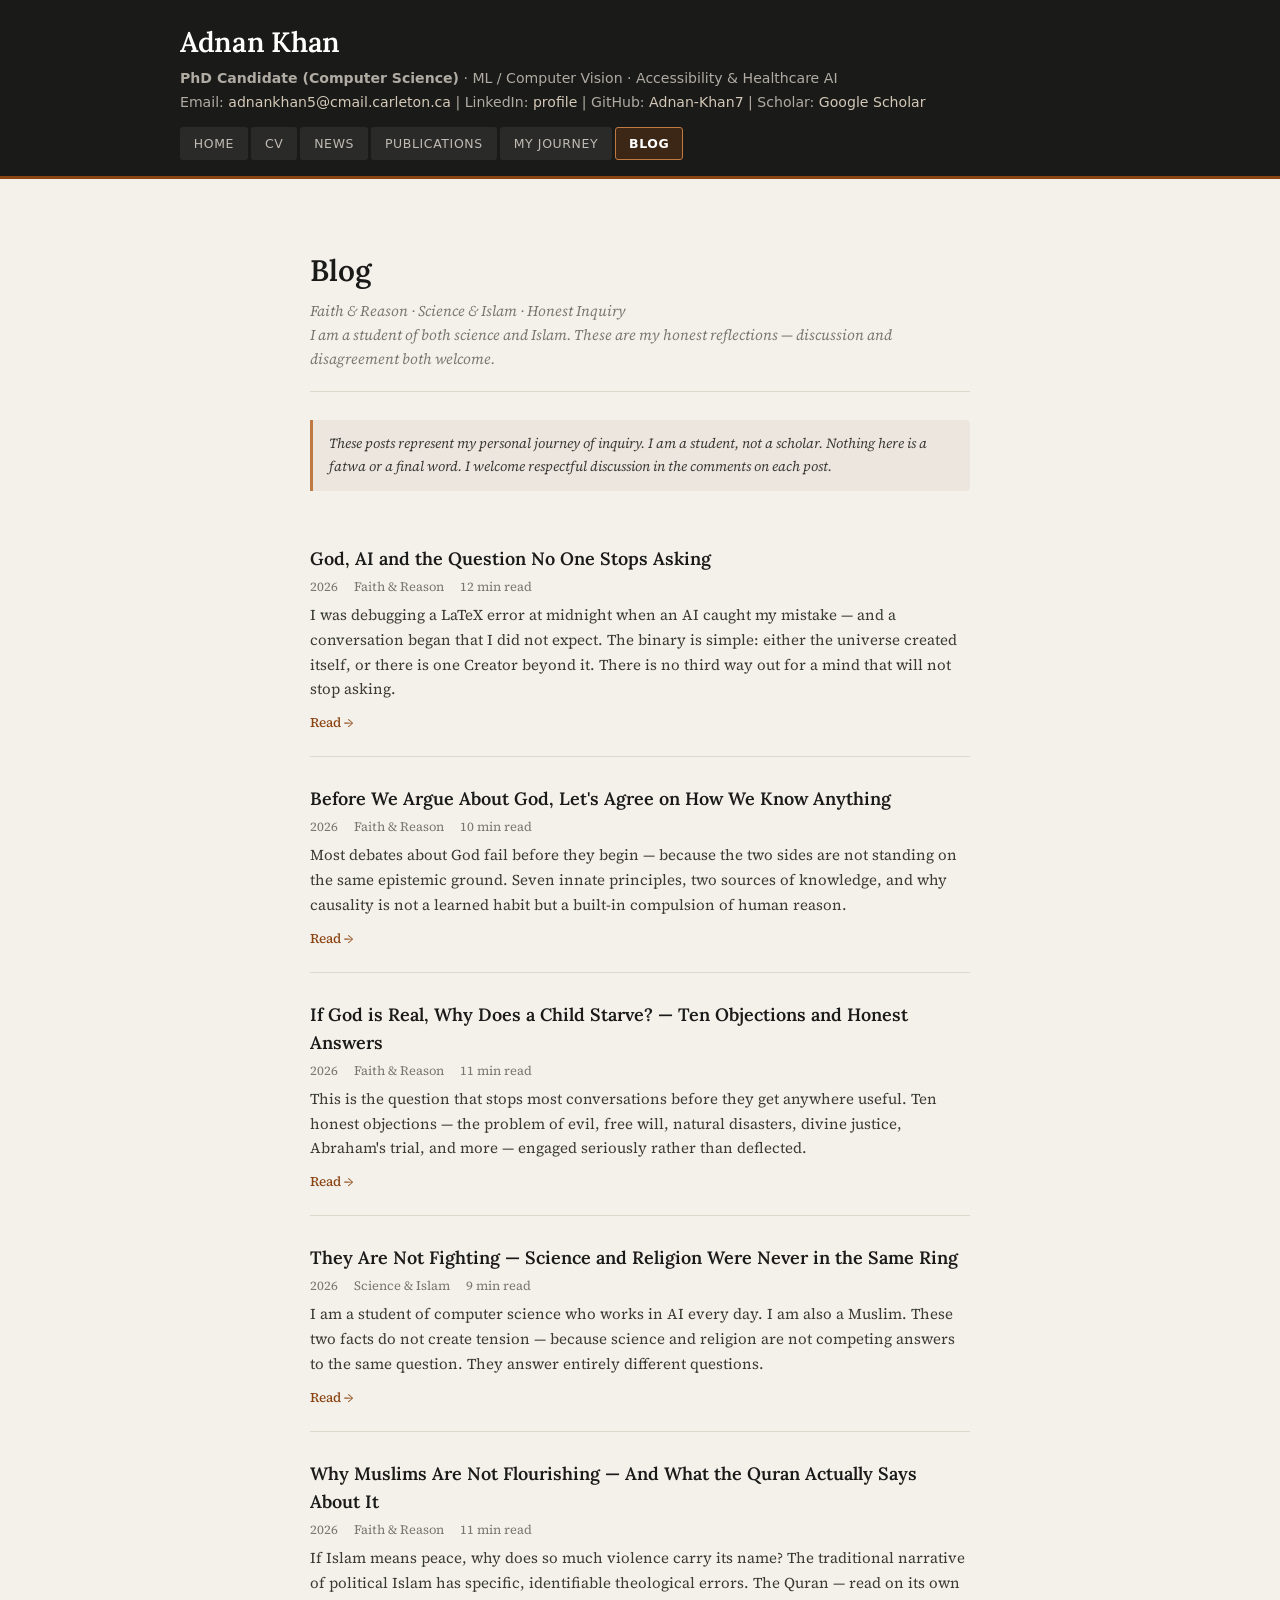
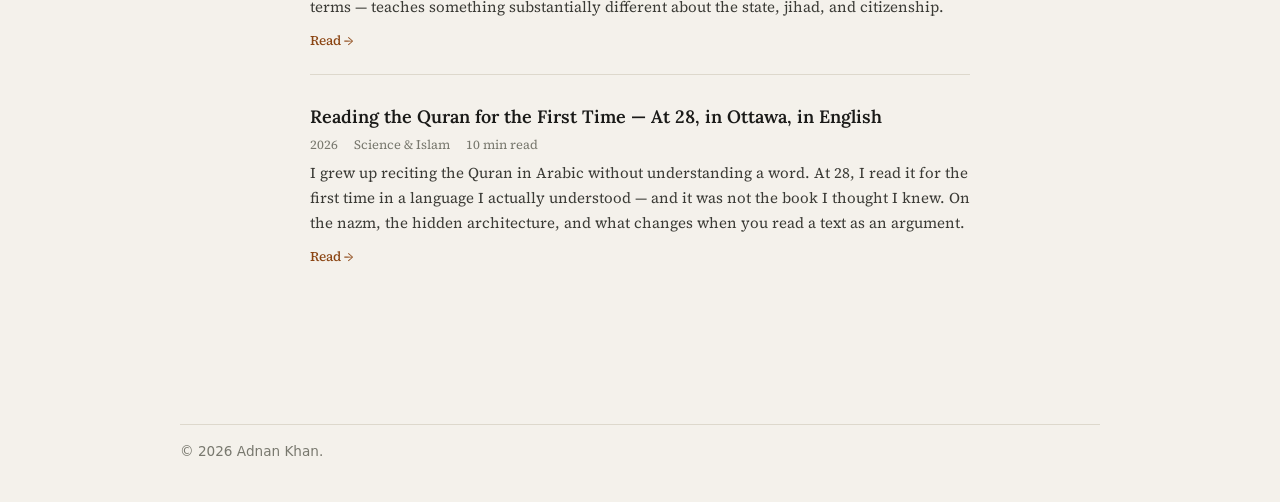
==== blog.html @ 1bdff07b "happy learning" ====
<!doctype html>
<html lang="en">
<head>
  <meta charset="utf-8" />
  <meta name="viewport" content="width=device-width, initial-scale=1" />
  <title>Blog — Adnan Khan</title>
  <meta name="description" content="Honest reflections on faith, reason, science, and the questions that matter — by Adnan Khan, PhD student and student of Islam." />
  <link rel="stylesheet" href="assets/style.css" />
</head>
<body class="blog-body">
<a class="skip-link" href="#main">Skip to content</a>
<header class="site-header">
  <div class="wrap">
    <h1>Adnan Khan</h1>
    <p><strong>PhD Candidate (Computer Science)</strong> · ML / Computer Vision · Accessibility &amp; Healthcare AI</p>
    <p>
      Email: <a href="mailto:adnankhan5@cmail.carleton.ca">adnankhan5@cmail.carleton.ca</a> |
      LinkedIn: <a href="https://www.linkedin.com/in/adnan-khan-aba952153/" target="_blank" rel="noopener">profile</a> |
      GitHub: <a href="https://github.com/Adnan-Khan7" target="_blank" rel="noopener">Adnan-Khan7</a> |
      Scholar: <a href="https://scholar.google.ca/citations?user=Ho7YNT4AAAAJ&hl=en" target="_blank" rel="noopener">Google Scholar</a>
    </p>
    <nav aria-label="Primary">
      <a href="index.html">Home</a>
      <a href="cv.html">CV</a>
      <a href="news.html">News</a>
      <a href="publications.html">Publications</a>
      <a href="journey.html">My Journey</a>
      <a href="blog.html" aria-current="page">Blog</a>
    </nav>
  </div>
</header>

<main id="main">
<div class="blog-wrap">

  <h1>Blog</h1>
  <p class="blog-tagline">Faith &amp; Reason · Science &amp; Islam · Honest Inquiry<br>
  I am a student of both science and Islam. These are my honest reflections — discussion and disagreement both welcome.</p>

  <div class="blog-disclaimer">
    These posts represent my personal journey of inquiry. I am a student, not a scholar. Nothing here is a fatwa or a final word. I welcome respectful discussion in the comments on each post.
  </div>

  <ul class="blog-list">

    <li class="blog-list-item">
      <h2><a href="blog/god-and-ai.html">God, AI and the Question No One Stops Asking</a></h2>
      <p class="blog-meta">
        <span>2026</span>
        <span>Faith &amp; Reason</span>
        <span>12 min read</span>
      </p>
      <p class="blog-excerpt">I was debugging a LaTeX error at midnight when an AI caught my mistake — and a conversation began that I did not expect. The binary is simple: either the universe created itself, or there is one Creator beyond it. There is no third way out for a mind that will not stop asking.</p>
      <a class="blog-read-more" href="blog/god-and-ai.html">Read →</a>
    </li>

    <li class="blog-list-item">
      <h2><a href="blog/epistemology.html">Before We Argue About God, Let's Agree on How We Know Anything</a></h2>
      <p class="blog-meta">
        <span>2026</span>
        <span>Faith &amp; Reason</span>
        <span>10 min read</span>
      </p>
      <p class="blog-excerpt">Most debates about God fail before they begin — because the two sides are not standing on the same epistemic ground. Seven innate principles, two sources of knowledge, and why causality is not a learned habit but a built-in compulsion of human reason.</p>
      <a class="blog-read-more" href="blog/epistemology.html">Read →</a>
    </li>

    <li class="blog-list-item">
      <h2><a href="blog/objections.html">If God is Real, Why Does a Child Starve? — Ten Objections and Honest Answers</a></h2>
      <p class="blog-meta">
        <span>2026</span>
        <span>Faith &amp; Reason</span>
        <span>11 min read</span>
      </p>
      <p class="blog-excerpt">This is the question that stops most conversations before they get anywhere useful. Ten honest objections — the problem of evil, free will, natural disasters, divine justice, Abraham's trial, and more — engaged seriously rather than deflected.</p>
      <a class="blog-read-more" href="blog/objections.html">Read →</a>
    </li>

    <li class="blog-list-item">
      <h2><a href="blog/science-religion.html">They Are Not Fighting — Science and Religion Were Never in the Same Ring</a></h2>
      <p class="blog-meta">
        <span>2026</span>
        <span>Science &amp; Islam</span>
        <span>9 min read</span>
      </p>
      <p class="blog-excerpt">I am a student of computer science who works in AI every day. I am also a Muslim. These two facts do not create tension — because science and religion are not competing answers to the same question. They answer entirely different questions.</p>
      <a class="blog-read-more" href="blog/science-religion.html">Read →</a>
    </li>

    <li class="blog-list-item">
      <h2><a href="blog/counter-narrative.html">Why Muslims Are Not Flourishing — And What the Quran Actually Says About It</a></h2>
      <p class="blog-meta">
        <span>2026</span>
        <span>Faith &amp; Reason</span>
        <span>11 min read</span>
      </p>
      <p class="blog-excerpt">If Islam means peace, why does so much violence carry its name? The traditional narrative of political Islam has specific, identifiable theological errors. The Quran — read on its own terms — teaches something substantially different about the state, jihad, and citizenship.</p>
      <a class="blog-read-more" href="blog/counter-narrative.html">Read →</a>
    </li>

    <li class="blog-list-item">
      <h2><a href="blog/quran.html">Reading the Quran for the First Time — At 28, in Ottawa, in English</a></h2>
      <p class="blog-meta">
        <span>2026</span>
        <span>Science &amp; Islam</span>
        <span>10 min read</span>
      </p>
      <p class="blog-excerpt">I grew up reciting the Quran in Arabic without understanding a word. At 28, I read it for the first time in a language I actually understood — and it was not the book I thought I knew. On the nazm, the hidden architecture, and what changes when you read a text as an argument.</p>
      <a class="blog-read-more" href="blog/quran.html">Read →</a>
    </li>

  </ul>

</div>
</main>

<footer>
  <p>© <span id="year"></span> Adnan Khan.</p>
</footer>
<script>document.getElementById("year").textContent = new Date().getFullYear();</script>
</body>
</html>
---- assets/style.css ----
/* ============================================================
   Adnan Khan — Unified Site CSS
   @import MUST be first
   ============================================================ */

@import url('https://fonts.googleapis.com/css2?family=Lora:ital,wght@0,400;0,600;1,400&family=Source+Serif+4:ital,opsz,wght@0,8..60,300;0,8..60,400;1,8..60,300;1,8..60,400&display=swap');

/* ── Design Tokens ─────────────────────────────────────────── */
:root {
  --ink:          #1a1a18;
  --ink-soft:     #3a3a35;
  --ink-muted:    #78786e;
  --paper:        #f9f6f0;
  --paper-warm:   #f4f1eb;
  --card:         #ffffff;
  --accent:       #8b4513;
  --accent-soft:  #c17942;
  --accent-pale:  rgba(139, 69, 19, .06);
  --border:       #ddd8cc;
  --border-card:  #e0dbd2;
  --link:         #0b57d0;
  --link-hover:   #083a8c;
  --header-bg:    #1a1a18;
  --font-head:    'Lora', Georgia, serif;
  --font-body:    'Source Serif 4', Georgia, serif;
  --font-system:  system-ui, -apple-system, "Segoe UI", Arial, sans-serif;
  --prose-width:  66ch;
  --site-width:   min(920px, 92%);
}

/* ── Reset ─────────────────────────────────────────────────── */
*, *::before, *::after { box-sizing: border-box; margin: 0; padding: 0; }
html { scroll-behavior: smooth; font-size: 16px; }

body {
  font-family: var(--font-system);
  background: var(--paper);
  color: var(--ink);
  line-height: 1.6;
  -webkit-font-smoothing: antialiased;
}

/* ── Skip link ─────────────────────────────────────────────── */
.skip-link {
  position: absolute; left: -999px; top: 0;
  background: var(--accent); color: #fff;
  padding: 8px 12px; z-index: 9999;
  font-family: var(--font-system);
}
.skip-link:focus { left: 10px; top: 10px; }

/* ── Site Header — unified ─────────────────────────────────── */
header.site-header {
  background: var(--header-bg);
  color: #e8e4dc;
  padding: 1.25rem 0 1rem;
  border-bottom: 3px solid var(--accent);
}
header.site-header .wrap {
  width: var(--site-width);
  margin: 0 auto;
}
header.site-header h1 {
  font-family: var(--font-head);
  font-size: 1.75rem;
  font-weight: 600;
  color: #fff;
  margin-bottom: .2rem;
  letter-spacing: -.01em;
}
header.site-header p {
  font-size: .88rem;
  color: #b0aca4;
  margin: .2rem 0;
  line-height: 1.5;
}
header.site-header p a,
header.site-header a {
  color: #d4c9b8;
  text-decoration: none;
}
header.site-header a:hover { color: #fff; text-decoration: underline; }

/* ── Navigation ────────────────────────────────────────────── */
nav[aria-label="Primary"] {
  margin-top: .85rem;
  display: flex;
  flex-wrap: wrap;
  gap: .2rem;
}
nav[aria-label="Primary"] a {
  font-family: var(--font-system);
  font-size: .78rem;
  font-weight: 500;
  letter-spacing: .05em;
  text-transform: uppercase;
  color: #c0bbb3;
  background: rgba(255,255,255,.07);
  text-decoration: none;
  padding: .35rem .8rem;
  border-radius: 3px;
  border: 1px solid transparent;
  transition: background .15s, color .15s, border-color .15s;
}
nav[aria-label="Primary"] a:hover {
  color: #fff;
  background: rgba(255,255,255,.14);
  border-color: var(--accent-soft);
}
nav[aria-label="Primary"] a[aria-current="page"] {
  color: #fff;
  background: rgba(139,69,19,.3);
  border-color: var(--accent-soft);
  font-weight: 600;
}

/* ── Main wrapper ──────────────────────────────────────────── */
main {
  width: var(--site-width);
  margin: 1.5rem auto 3rem;
}

/* ── Portfolio section cards ───────────────────────────────── */
.section {
  background: var(--card);
  border: 1px solid var(--border-card);
  border-radius: 8px;
  padding: 1.1rem 1.25rem;
  margin-bottom: 1rem;
}
.section h2 {
  font-family: var(--font-head);
  font-size: 1.15rem;
  font-weight: 600;
  color: var(--ink);
  margin-bottom: .65rem;
  padding-bottom: .35rem;
  border-bottom: 1px solid var(--border);
}
.section h3 {
  font-family: var(--font-head);
  font-size: 1rem;
  font-weight: 600;
  color: var(--ink-soft);
  margin: 1rem 0 .35rem;
}
.section p { margin-bottom: .6rem; font-size: .95rem; line-height: 1.6; }

/* ── Shared typography ─────────────────────────────────────── */
a { color: var(--link); }
a:hover { color: var(--link-hover); text-decoration: underline; }
.muted { color: var(--ink-muted); font-style: italic; font-size: .9rem; }
ul { padding-left: 1.2rem; }
li { margin: .35rem 0; font-size: .95rem; line-height: 1.55; }
strong { font-weight: 600; }

/* ── Table (publications) ──────────────────────────────────── */
.table {
  width: 100%;
  border-collapse: collapse;
  background: var(--card);
  font-size: .92rem;
}
.table th, .table td {
  border: 1px solid var(--border-card);
  padding: .65rem .75rem;
  text-align: left;
  vertical-align: top;
}
.table th {
  background: var(--accent-pale);
  font-family: var(--font-head);
  font-weight: 600;
  font-size: .88rem;
  color: var(--ink);
}

/* ── KV grid ───────────────────────────────────────────────── */
.kv {
  display: grid;
  grid-template-columns: 140px 1fr;
  gap: 4px 12px;
}
.kv div { padding: 2px 0; font-size: .93rem; }

/* ── Footer ────────────────────────────────────────────────── */
footer {
  width: var(--site-width);
  margin: 1rem auto 2.5rem;
  padding-top: 1rem;
  border-top: 1px solid var(--border);
  font-size: .85rem;
  color: var(--ink-muted);
}
footer a { color: var(--ink-muted); }
footer a:hover { color: var(--accent); }

/* ============================================================
   JOURNEY PAGE
   ============================================================ */

.journey-body { background: var(--paper-warm); }

.journey-wrap {
  max-width: 700px;
  margin: 0 auto;
  padding: 2.75rem 1.25rem 5rem;
  font-family: var(--font-body);
  font-weight: 300;
  color: var(--ink-soft);
  line-height: 1.85;
}

.journey-intro {
  font-style: italic;
  color: var(--ink-muted);
  font-size: .94rem;
  border-left: 3px solid var(--accent-soft);
  padding-left: 1rem;
  margin-bottom: 2.5rem;
  line-height: 1.65;
}

.journey-wrap h2 {
  font-family: var(--font-head);
  font-size: 1.3rem;
  font-weight: 600;
  color: var(--accent);
  margin-top: 2.75rem;
  margin-bottom: .85rem;
  padding-bottom: .3rem;
  border-bottom: 1px solid var(--border);
}

.journey-wrap p {
  font-size: 1rem;
  line-height: 1.85;
  margin-bottom: 1.2rem;
  max-width: var(--prose-width);
  color: var(--ink-soft);
}

.journey-wrap em { font-style: italic; color: var(--ink); }

.journey-blockquote {
  border-left: 3px solid var(--accent);
  margin: 1.5rem 0;
  padding: .75rem 1.25rem;
  background: var(--accent-pale);
  border-radius: 0 4px 4px 0;
}
.journey-blockquote p {
  font-style: italic;
  color: var(--ink);
  margin-bottom: 0;
  max-width: none;
}

.journey-image {
  margin: 2rem 0;
  text-align: center;
}
.journey-image img {
  max-width: 100%;
  max-height: 400px;
  border-radius: 4px;
  box-shadow: 0 4px 20px rgba(0,0,0,.13);
  object-fit: cover;
}
.journey-image figcaption {
  font-size: .82rem;
  color: var(--ink-muted);
  margin-top: .55rem;
  font-style: italic;
}

.journey-dateline {
  margin-top: 2.5rem;
  font-size: .9rem;
  color: var(--ink-muted);
}
.journey-dedication {
  margin-top: .75rem;
  font-style: italic;
  color: var(--ink-muted);
  font-size: .93rem;
}

/* ============================================================
   BLOG INDEX PAGE
   ============================================================ */

.blog-body { background: var(--paper-warm); }

.blog-wrap {
  max-width: 700px;
  margin: 0 auto;
  padding: 2.75rem 1.25rem 5rem;
  font-family: var(--font-body);
}

.blog-wrap h1 {
  font-family: var(--font-head);
  font-size: 1.85rem;
  font-weight: 600;
  color: var(--ink);
  margin-bottom: .35rem;
}

.blog-tagline {
  color: var(--ink-muted);
  font-style: italic;
  font-size: .93rem;
  margin-bottom: 1.75rem;
  padding-bottom: 1.25rem;
  border-bottom: 1px solid var(--border);
  line-height: 1.6;
}

.blog-disclaimer {
  margin: 0 0 2rem;
  padding: .8rem 1rem;
  background: var(--accent-pale);
  border-left: 3px solid var(--accent-soft);
  border-radius: 0 4px 4px 0;
  font-size: .87rem;
  color: var(--ink-soft);
  font-style: italic;
}

.blog-list { list-style: none; padding: 0; }

.blog-list-item {
  padding: 1.4rem 0;
  border-bottom: 1px solid var(--border);
}
.blog-list-item:last-child { border-bottom: none; }

.blog-list-item h2 {
  font-family: var(--font-head);
  font-size: 1.12rem;
  font-weight: 600;
  margin-bottom: .25rem;
}
.blog-list-item h2 a { color: var(--ink); text-decoration: none; }
.blog-list-item h2 a:hover { color: var(--accent); }

.blog-meta { font-size: .8rem; color: var(--ink-muted); margin-bottom: .4rem; }
.blog-meta span { margin-right: .8rem; }

.blog-excerpt {
  font-size: .94rem;
  color: var(--ink-soft);
  line-height: 1.65;
  margin-bottom: .5rem;
}

.blog-read-more {
  font-size: .84rem;
  color: var(--accent);
  text-decoration: none;
  font-weight: 500;
}
.blog-read-more:hover { text-decoration: underline; }

/* ============================================================
   BLOG POST PAGES
   ============================================================ */

.post-body { background: var(--paper-warm); }

.post-wrap {
  max-width: 700px;
  margin: 0 auto;
  padding: 2.75rem 1.25rem 5rem;
  font-family: var(--font-body);
  font-weight: 300;
  color: var(--ink-soft);
}

.post-header {
  margin-bottom: 2rem;
  padding-bottom: 1.25rem;
  border-bottom: 1px solid var(--border);
}

.post-header h1 {
  font-family: var(--font-head);
  font-size: 1.7rem;
  font-weight: 600;
  color: var(--ink);
  line-height: 1.25;
  margin-bottom: .65rem;
}

.post-meta { font-size: .8rem; color: var(--ink-muted); margin-bottom: .65rem; }
.post-meta span { margin-right: .85rem; }

.post-disclaimer {
  font-size: .84rem;
  color: var(--ink-muted);
  font-style: italic;
  padding: .55rem .9rem;
  background: var(--accent-pale);
  border-left: 3px solid var(--accent-soft);
  border-radius: 0 3px 3px 0;
}

.post-body-content h2 {
  font-family: var(--font-head);
  font-size: 1.18rem;
  font-weight: 600;
  color: var(--ink);
  margin-top: 2.25rem;
  margin-bottom: .75rem;
  padding-bottom: .25rem;
  border-bottom: 1px solid var(--border);
}

.post-body-content p {
  font-size: 1rem;
  line-height: 1.85;
  color: var(--ink-soft);
  margin-bottom: 1.1rem;
  max-width: var(--prose-width);
}

.post-body-content em { font-style: italic; color: var(--ink); }
.post-body-content strong { font-weight: 600; color: var(--ink); }

.post-body-content blockquote {
  border-left: 3px solid var(--accent);
  margin: 1.5rem 0;
  padding: .75rem 1.25rem;
  background: var(--accent-pale);
  border-radius: 0 4px 4px 0;
}
.post-body-content blockquote p {
  font-style: italic;
  color: var(--ink);
  margin-bottom: 0;
}

.post-body-content ul,
.post-body-content ol {
  padding-left: 1.35rem;
  margin-bottom: 1.1rem;
}
.post-body-content li {
  font-size: 1rem;
  line-height: 1.75;
  color: var(--ink-soft);
  margin-bottom: .35rem;
}

.post-body-content a { color: var(--link); }
.post-body-content a:hover { color: var(--link-hover); }

/* Quran verses */
.quran-verse {
  background: rgba(139,69,19,.07);
  border-left: 4px solid var(--accent);
  padding: .85rem 1.15rem;
  margin: 1.5rem 0;
  border-radius: 0 4px 4px 0;
}
.quran-verse p {
  font-style: italic;
  color: var(--ink);
  margin-bottom: .2rem !important;
}
.quran-verse .quran-ref {
  font-size: .8rem;
  color: var(--accent);
  font-style: normal;
}

/* Post navigation */
.post-nav {
  margin-top: 2.5rem;
  padding-top: 1.25rem;
  border-top: 1px solid var(--border);
  display: flex;
  justify-content: space-between;
  flex-wrap: wrap;
  gap: .5rem;
  font-size: .87rem;
}
.post-nav a { color: var(--accent); text-decoration: none; }
.post-nav a:hover { text-decoration: underline; }

.post-footer-disclaimer {
  margin-top: 2rem;
  padding: .7rem .95rem;
  background: var(--accent-pale);
  border-left: 3px solid var(--accent-soft);
  border-radius: 0 4px 4px 0;
  font-size: .84rem;
  color: var(--ink-muted);
  font-style: italic;
}

/* Giscus / comments */
.comments-section {
  margin-top: 3rem;
  padding-top: 1.75rem;
  border-top: 1px solid var(--border);
}
.comments-section h3 {
  font-family: var(--font-head);
  font-size: 1.05rem;
  font-weight: 600;
  color: var(--ink);
  margin-bottom: .85rem;
}

/* ============================================================
   RESPONSIVE
   ============================================================ */

@media (max-width: 620px) {
  header.site-header h1 { font-size: 1.4rem; }
  nav[aria-label="Primary"] a { font-size: .72rem; padding: .3rem .55rem; }

  .journey-wrap,
  .blog-wrap,
  .post-wrap { padding: 1.5rem 1rem 3rem; }

  .journey-wrap h2 { font-size: 1.12rem; }
  .post-header h1 { font-size: 1.35rem; }
  .post-body-content h2 { font-size: 1.05rem; }

  .journey-image img {
    max-height: 250px;
    width: 100%;
    object-fit: cover;
  }

  .journey-wrap p,
  .post-body-content p { font-size: .96rem; }

  .post-nav { flex-direction: column; gap: .35rem; }

  .section { padding: .9rem 1rem; }
}

/* ── Page load fade ─────────────────────────────────────── */
@keyframes fadeUp {
  from { opacity: 0; transform: translateY(10px); }
  to   { opacity: 1; transform: translateY(0); }
}
main,
.journey-wrap,
.blog-wrap,
.post-wrap {
  animation: fadeUp .4s ease both;
}
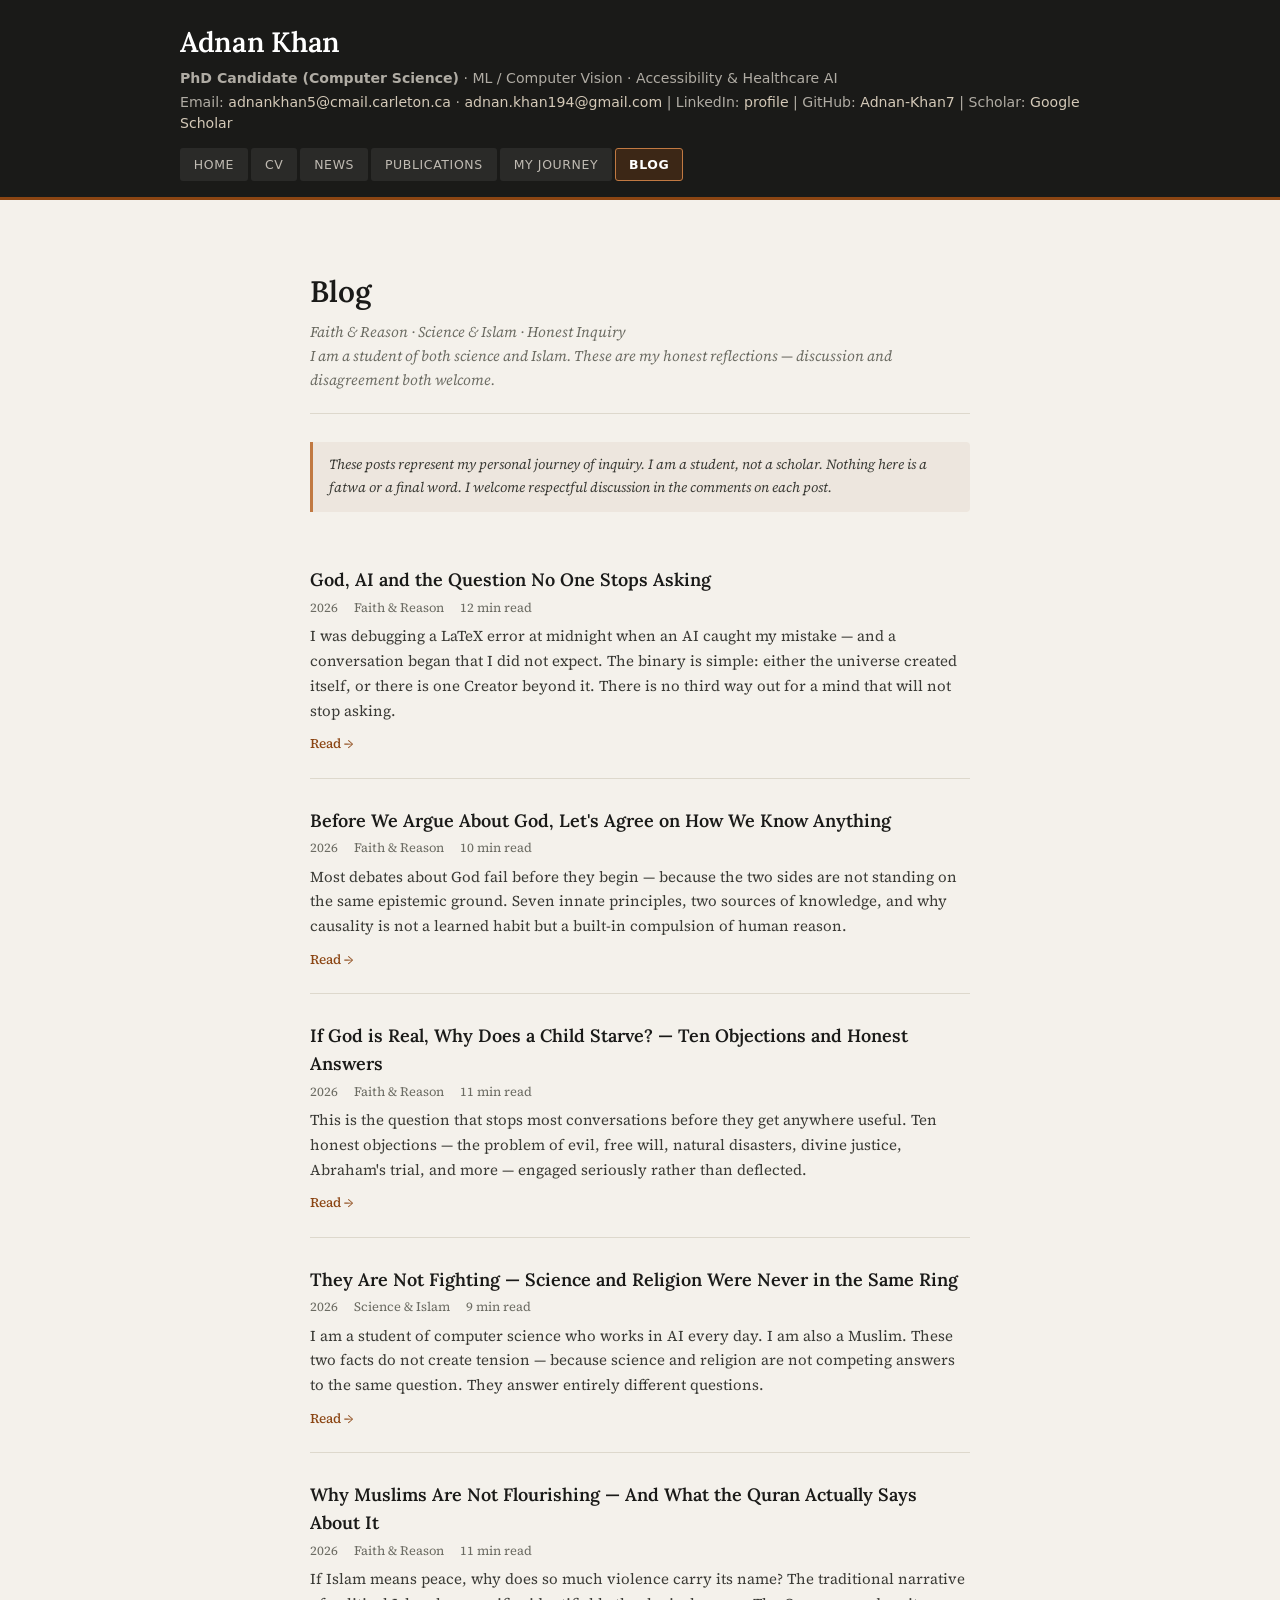
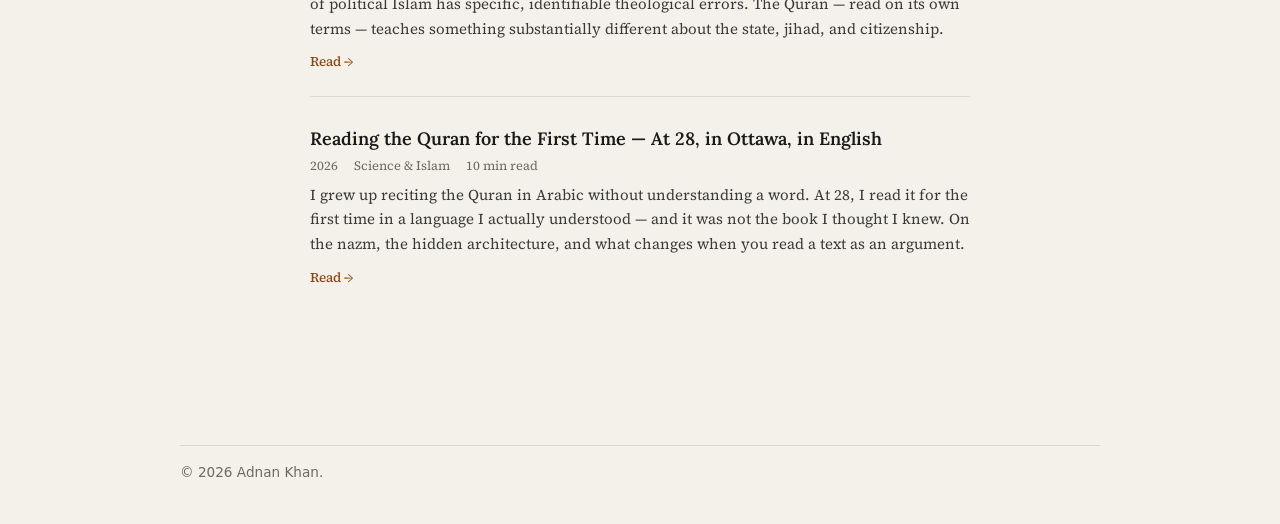
==== commit 25d844d1: "site review pass: home page, CV, SEO, accessibility - Home: headshot, open-to-roles status, selected" ====
--- a/blog.html
+++ b/blog.html
@@ -4,20 +4,34 @@
   <meta charset="utf-8" />
   <meta name="viewport" content="width=device-width, initial-scale=1" />
   <title>Blog — Adnan Khan</title>
+  <link rel="stylesheet" href="assets/style.css" />
+  <!-- meta:start -->
   <meta name="description" content="Honest reflections on faith, reason, science, and the questions that matter — by Adnan Khan, PhD student and student of Islam." />
-  <link rel="stylesheet" href="assets/style.css" />
+  <link rel="canonical" href="https://adnan-khan7.github.io/blog.html" />
+  <link rel="icon" href="assets/favicon.svg" type="image/svg+xml" />
+  <link rel="apple-touch-icon" href="assets/img/apple-touch-icon.png" />
+  <meta property="og:type" content="website" />
+  <meta property="og:site_name" content="Adnan Khan" />
+  <meta property="og:title" content="Blog — Adnan Khan" />
+  <meta property="og:description" content="Honest reflections on faith, reason, science, and the questions that matter — by Adnan Khan, PhD student and student of Islam." />
+  <meta property="og:url" content="https://adnan-khan7.github.io/blog.html" />
+  <meta property="og:image" content="https://adnan-khan7.github.io/assets/img/og-image.jpg" />
+  <meta property="og:image:width" content="1200" />
+  <meta property="og:image:height" content="630" />
+  <meta name="twitter:card" content="summary_large_image" />
+  <!-- meta:end -->
 </head>
 <body class="blog-body">
 <a class="skip-link" href="#main">Skip to content</a>
 <header class="site-header">
   <div class="wrap">
-    <h1>Adnan Khan</h1>
+    <p class="site-title">Adnan Khan</p>
     <p><strong>PhD Candidate (Computer Science)</strong> · ML / Computer Vision · Accessibility &amp; Healthcare AI</p>
     <p>
-      Email: <a href="mailto:adnankhan5@cmail.carleton.ca">adnankhan5@cmail.carleton.ca</a> |
+      Email: <a href="mailto:adnankhan5@cmail.carleton.ca">adnankhan5@cmail.carleton.ca</a> · <a href="mailto:adnan.khan194@gmail.com">adnan.khan194@gmail.com</a> |
       LinkedIn: <a href="https://www.linkedin.com/in/adnan-khan-aba952153/" target="_blank" rel="noopener">profile</a> |
       GitHub: <a href="https://github.com/Adnan-Khan7" target="_blank" rel="noopener">Adnan-Khan7</a> |
-      Scholar: <a href="https://scholar.google.ca/citations?user=Ho7YNT4AAAAJ&hl=en" target="_blank" rel="noopener">Google Scholar</a>
+      Scholar: <a href="https://scholar.google.ca/citations?user=Ho7YNT4AAAAJ&amp;hl=en" target="_blank" rel="noopener">Google Scholar</a>
     </p>
     <nav aria-label="Primary">
       <a href="index.html">Home</a>
--- a/assets/style.css
+++ b/assets/style.css
@@ -9,7 +9,7 @@
 :root {
   --ink:          #1a1a18;
   --ink-soft:     #3a3a35;
-  --ink-muted:    #78786e;
+  --ink-muted:    #6b6b62;
   --paper:        #f9f6f0;
   --paper-warm:   #f4f1eb;
   --card:         #ffffff;
@@ -68,6 +68,15 @@
   margin-bottom: .2rem;
   letter-spacing: -.01em;
 }
+header.site-header .site-title {
+  font-family: var(--font-head);
+  font-size: 1.75rem;
+  font-weight: 600;
+  color: #fff;
+  margin: 0 0 .2rem;
+  letter-spacing: -.01em;
+  line-height: 1.6;
+}
 header.site-header p {
   font-size: .88rem;
   color: #b0aca4;
@@ -261,6 +270,8 @@
   text-align: center;
 }
 .journey-image img {
+  width: auto;
+  height: auto;
   max-width: 100%;
   max-height: 400px;
   border-radius: 4px;
@@ -515,11 +526,70 @@
 }
 
 /* ============================================================
+   HOME PAGE
+   ============================================================ */
+
+.intro {
+  display: grid;
+  grid-template-columns: 170px 1fr;
+  gap: 1.5rem;
+  align-items: start;
+}
+.headshot {
+  display: block;
+  width: 170px;
+  height: auto;
+  border-radius: 8px;
+  box-shadow: 0 4px 18px rgba(0,0,0,.14);
+}
+.intro-text h2 { margin-top: 0; }
+
+.status {
+  background: var(--accent-pale);
+  border-left: 3px solid var(--accent);
+  border-radius: 0 4px 4px 0;
+  padding: .6rem .85rem;
+  color: var(--ink);
+}
+.section p.status { margin-bottom: .9rem; }
+
+.work-grid {
+  display: grid;
+  grid-template-columns: repeat(auto-fit, minmax(260px, 1fr));
+  gap: .85rem;
+  margin-bottom: .75rem;
+}
+.work-card {
+  border: 1px solid var(--border-card);
+  border-top: 3px solid var(--accent-soft);
+  border-radius: 6px;
+  padding: .85rem 1rem;
+  background: var(--paper);
+}
+.section .work-card h3 { margin: 0 0 .1rem; color: var(--ink); }
+.section .work-card p { font-size: .9rem; margin-bottom: .5rem; }
+.section .work-card p.work-venue {
+  font-size: .78rem;
+  font-weight: 600;
+  letter-spacing: .04em;
+  text-transform: uppercase;
+  color: var(--accent);
+  margin-bottom: .45rem;
+}
+.section .work-card p.work-links { margin-bottom: 0; font-size: .86rem; }
+
+/* CV publication list */
+.pub-list { padding-left: 1.4rem; }
+.pub-list li { margin: .5rem 0; }
+.pub-links { display: block; font-size: .85rem; }
+
+/* ============================================================
    RESPONSIVE
    ============================================================ */
 
 @media (max-width: 620px) {
-  header.site-header h1 { font-size: 1.4rem; }
+  header.site-header h1,
+  header.site-header .site-title { font-size: 1.4rem; }
   nav[aria-label="Primary"] a { font-size: .72rem; padding: .3rem .55rem; }
 
   .journey-wrap,
@@ -542,6 +612,21 @@
   .post-nav { flex-direction: column; gap: .35rem; }
 
   .section { padding: .9rem 1rem; }
+
+  /* home: stack portrait above the intro */
+  .intro { grid-template-columns: 1fr; gap: 1rem; }
+  .headshot { width: 150px; margin: 0 auto; }
+
+  /* publications table → stacked cards */
+  .table thead { display: none; }
+  .table, .table tbody, .table tr, .table td { display: block; width: 100%; }
+  .table tr { border: 1px solid var(--border-card); border-radius: 6px; margin-bottom: .75rem; padding: .35rem 0; }
+  .table td { border: none; padding: .3rem .75rem; }
+  .table td:nth-child(2),
+  .table td:nth-child(3) { display: inline; padding-top: 0; font-size: .85rem; color: var(--ink-muted); }
+  .table td:nth-child(2) { padding-right: .25rem; }
+  .table td:nth-child(3) { padding-left: 0; }
+  .table td:nth-child(3)::before { content: "· "; }
 }
 
 /* ── Page load fade ─────────────────────────────────────── */
@@ -555,3 +640,52 @@
 .post-wrap {
   animation: fadeUp .4s ease both;
 }
+
+@media (prefers-reduced-motion: reduce) {
+  html { scroll-behavior: auto; }
+  main,
+  .journey-wrap,
+  .blog-wrap,
+  .post-wrap { animation: none; }
+}
+
+/* ============================================================
+   PRINT (CV → "Save as PDF")
+   ============================================================ */
+
+@media print {
+  @page { margin: 1.4cm 1.6cm; }
+
+  body { background: #fff; color: #000; font-size: 10pt; }
+  .skip-link,
+  nav[aria-label="Primary"],
+  footer { display: none !important; }
+
+  header.site-header {
+    background: none;
+    border-bottom: 1.5px solid #000;
+    padding: 0 0 .4rem;
+  }
+  header.site-header .wrap,
+  main { width: auto; margin: 0; }
+  header.site-header h1,
+  header.site-header p,
+  header.site-header a { color: #000 !important; }
+  header.site-header h1 { font-size: 20pt; }
+
+  main { animation: none; }
+  .section {
+    border: none;
+    border-radius: 0;
+    padding: 0;
+    margin: .7rem 0 0;
+  }
+  .section h2 { font-size: 12pt; border-bottom: 1px solid #888; margin-bottom: .35rem; }
+  .section h3 { font-size: 10.5pt; margin-top: .55rem; }
+  h2, h3 { break-after: avoid; }
+  li, .section p { font-size: 9.5pt; line-height: 1.4; }
+  li { break-inside: avoid; }
+  a { color: #000; text-decoration: none; }
+  .muted { color: #333; }
+  .pub-links { display: none; }
+}
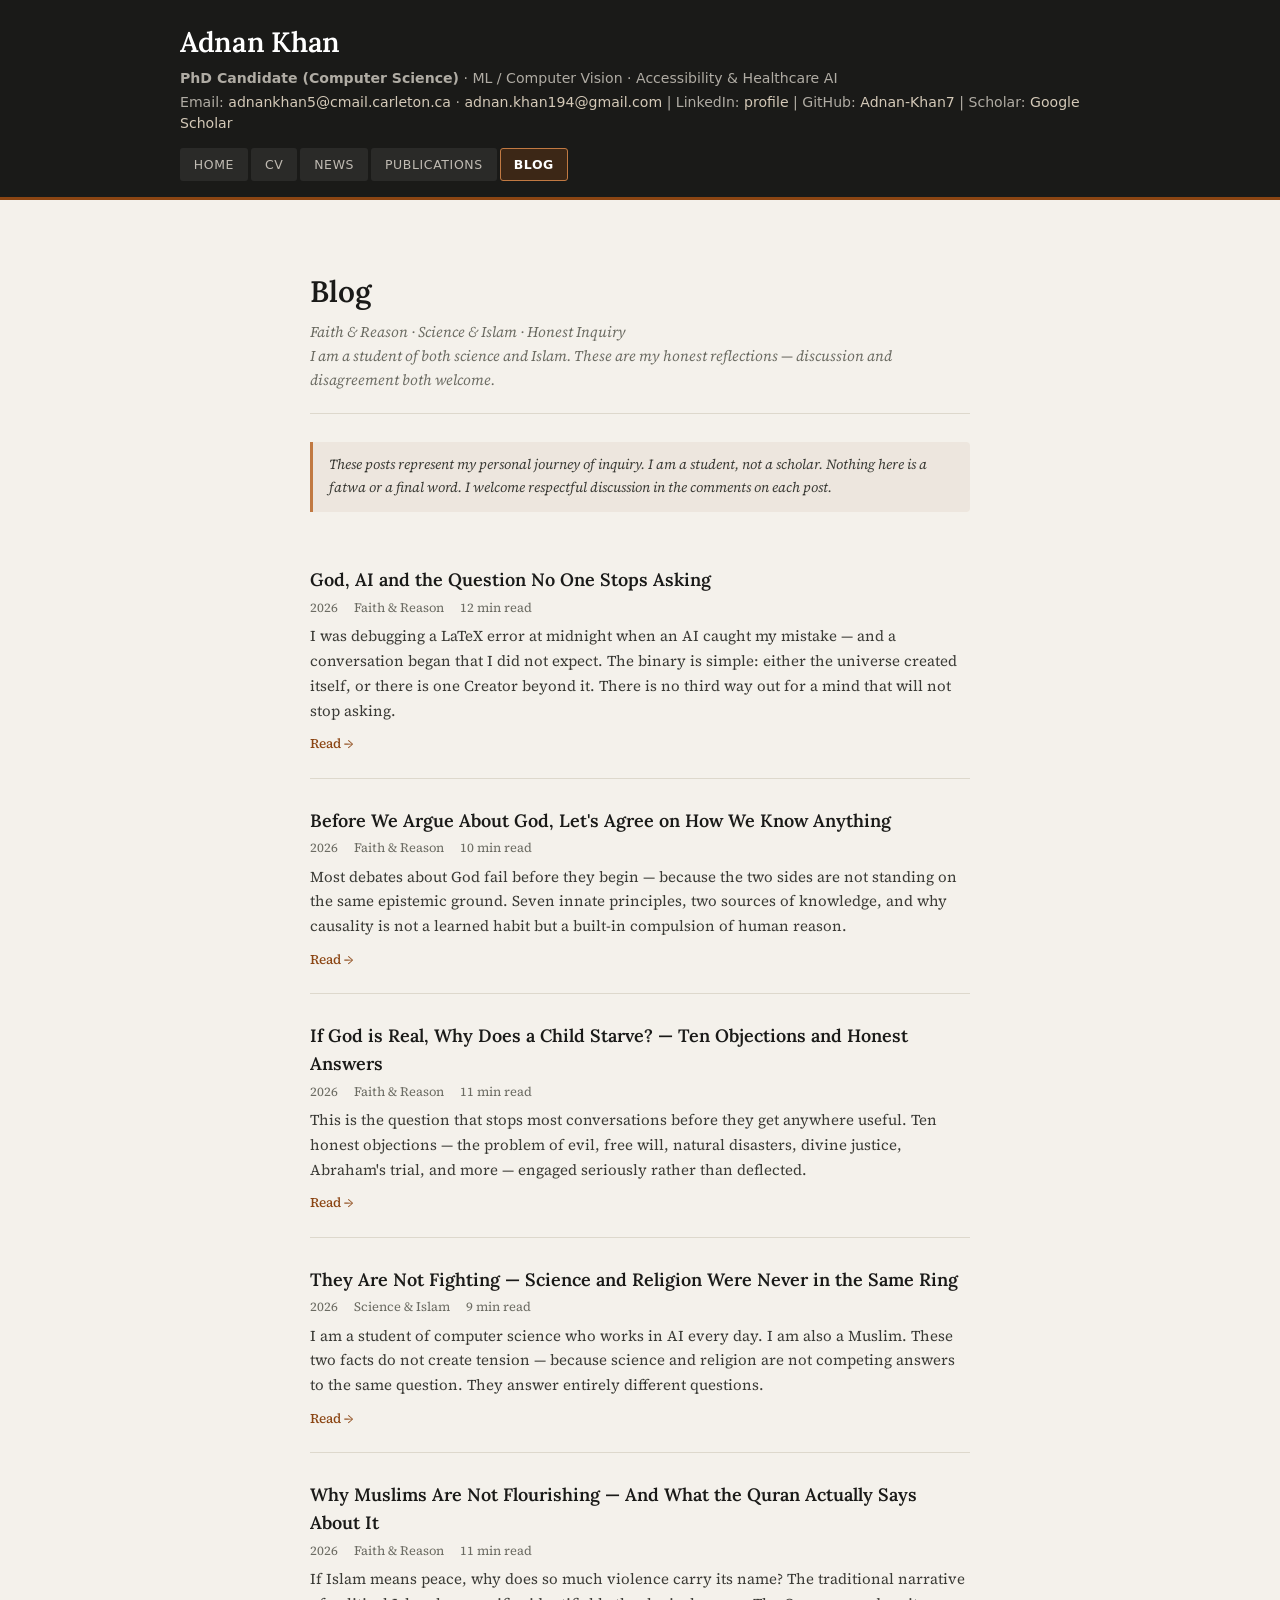
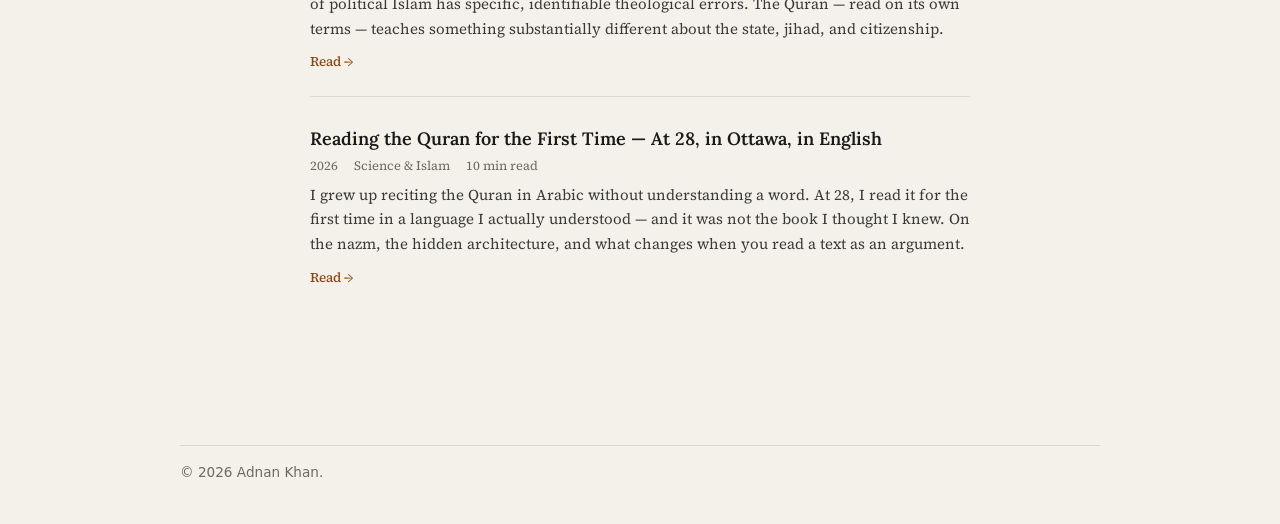
==== commit 2ff417d4: "Remove the My Journey page for now Take the personal essay offline during the job search: - delete j" ====
--- a/blog.html
+++ b/blog.html
@@ -38,7 +38,6 @@
       <a href="cv.html">CV</a>
       <a href="news.html">News</a>
       <a href="publications.html">Publications</a>
-      <a href="journey.html">My Journey</a>
       <a href="blog.html" aria-current="page">Blog</a>
     </nav>
   </div>
